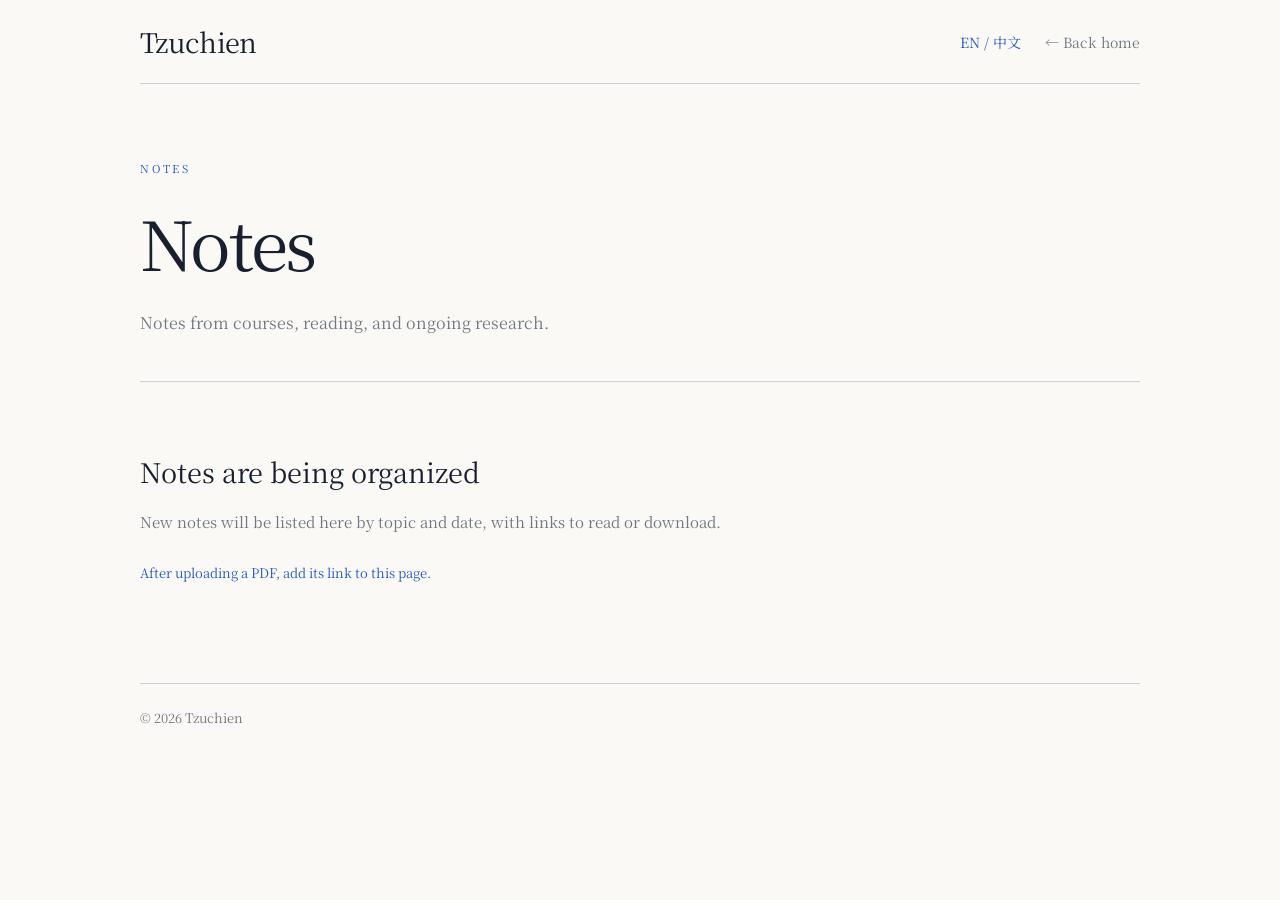
==== notes/index.html @ 2c29cab7 "Redesign personal homepage in light editorial style as Tzuchien" ====
<!doctype html>
<html lang="zh-CN">
  <head><meta charset="UTF-8" /><meta name="viewport" content="width=device-width, initial-scale=1.0" /><title>笔记 | Tzuchien</title><link rel="stylesheet" href="../content.css" /></head>
  <body data-title-zh="笔记 | Tzuchien" data-title-en="Notes | Tzuchien">
    <main>
      <nav><a class="brand" href="../">Tzuchien</a><div class="nav-side"><button class="language-toggle" id="language-toggle" type="button">EN</button><a class="back" href="../" data-zh="← 返回主页" data-en="← Back home">← 返回主页</a></div></nav>
      <section class="intro"><p class="eyebrow">NOTES</p><h1 data-zh="笔记" data-en="Notes">笔记</h1><p class="lead" data-zh="课程, 阅读与研究过程中的记录." data-en="Notes from courses, reading, and ongoing research.">课程, 阅读与研究过程中的记录.</p></section>
      <section class="empty"><h2 data-zh="笔记正在整理中" data-en="Notes are being organized">笔记正在整理中</h2><p data-zh="新的笔记会在这里按主题与日期列出, 并提供阅读或下载链接." data-en="New notes will be listed here by topic and date, with links to read or download.">新的笔记会在这里按主题与日期列出, 并提供阅读或下载链接.</p><p class="note" data-zh="上传 PDF 后, 可在此页面添加它的链接." data-en="After uploading a PDF, add its link to this page.">上传 PDF 后, 可在此页面添加它的链接.</p></section>
    </main><footer>© 2026 Tzuchien</footer><script src="../content.js"></script>
  </body>
</html>
---- content.css ----
@import url('https://fonts.googleapis.com/css2?family=Noto+Serif+SC:wght@400;500;600&display=swap');
:root { color-scheme: light; --bg: #faf9f6; --text: #181f2e; --muted: #717680; --line: #cbd0d8; --blue: #2459bd; }
* { box-sizing: border-box; }
body { margin: 0; color: var(--text); background: var(--bg); font-family: Georgia, "Noto Serif SC", "Songti SC", SimSun, serif; -webkit-font-smoothing: antialiased; }
main, footer { width: min(1000px, calc(100% - 80px)); margin: auto; }
a { color: inherit; text-decoration: none; }
a:hover { color: var(--blue); }
a:focus-visible, button:focus-visible { outline: 2px solid var(--blue); outline-offset: 6px; }
nav { display: flex; align-items: center; justify-content: space-between; min-height: 84px; border-bottom: 1px solid var(--line); gap: 24px; }
.brand { font-size: 27px; letter-spacing: -.025em; }
.nav-side { display: flex; align-items: center; gap: 24px; }
.language-toggle { padding: 8px 0; border: 0; color: var(--blue); background: transparent; cursor: pointer; font: inherit; font-size: 14px; }
.back { color: var(--muted); font-size: 14px; }
.intro { padding: 76px 0 42px; border-bottom: 1px solid var(--line); }
.eyebrow { margin: 0 0 22px; color: var(--blue); font-size: 11px; letter-spacing: .25em; }
h1 { margin: 0; font-size: clamp(38px, 6vw, 68px); font-weight: 400; letter-spacing: -.04em; line-height: 1.3; }
.lead { max-width: 650px; margin: 22px 0 0; color: var(--muted); font-size: 16px; line-height: 1.9; }
.empty, .seminar-entry { margin: 40px 0 68px; padding: 30px 0; }
.empty h2, .seminar-entry h2 { margin: 0 0 16px; font-size: 27px; font-weight: 400; line-height: 1.5; }
.empty p { max-width: 650px; margin: 0; color: var(--muted); line-height: 1.9; font-size: 15px; }
.note { margin-top: 24px !important; color: var(--blue) !important; font-size: 13px !important; }
.seminar-meta { display: flex; justify-content: space-between; margin-bottom: 26px; color: var(--blue); font-size: 11px; letter-spacing: .1em; }
.seminar-entry h2 { font-size: clamp(28px, 4vw, 38px); }
.seminar-summary { max-width: 650px; margin: 0; color: var(--muted); font-size: 16px; line-height: 1.9; }
.reference-block { margin-top: 34px; padding-top: 22px; border-top: 1px solid var(--line); }
.reference-label { margin: 0 0 14px; color: var(--blue); font-size: 13px; letter-spacing: .05em; }
.reference-list { padding: 0; margin: 0; list-style: none; }
.reference-list li { display: grid; grid-template-columns: 34px 1fr; gap: 16px; padding: 16px 0; border-top: 1px solid var(--line); font-size: 17px; line-height: 1.7; }
.reference-list li:first-child { border-top: 0; }
.reference-list span { color: var(--blue); font-size: 13px; }
.reference-list cite { font-style: normal; }
.reference-list em { color: var(--text); }
footer { padding: 24px 0 30px; border-top: 1px solid var(--line); color: var(--muted); font-size: 13px; }
@media (max-width: 640px) { main, footer { width: calc(100% - 40px); } nav { min-height: 76px; gap: 12px; } .brand { font-size: 24px; } .nav-side { gap: 16px; } .back { font-size: 12px; } .intro { padding: 48px 0 34px; } .empty, .seminar-entry { margin: 24px 0 48px; } }
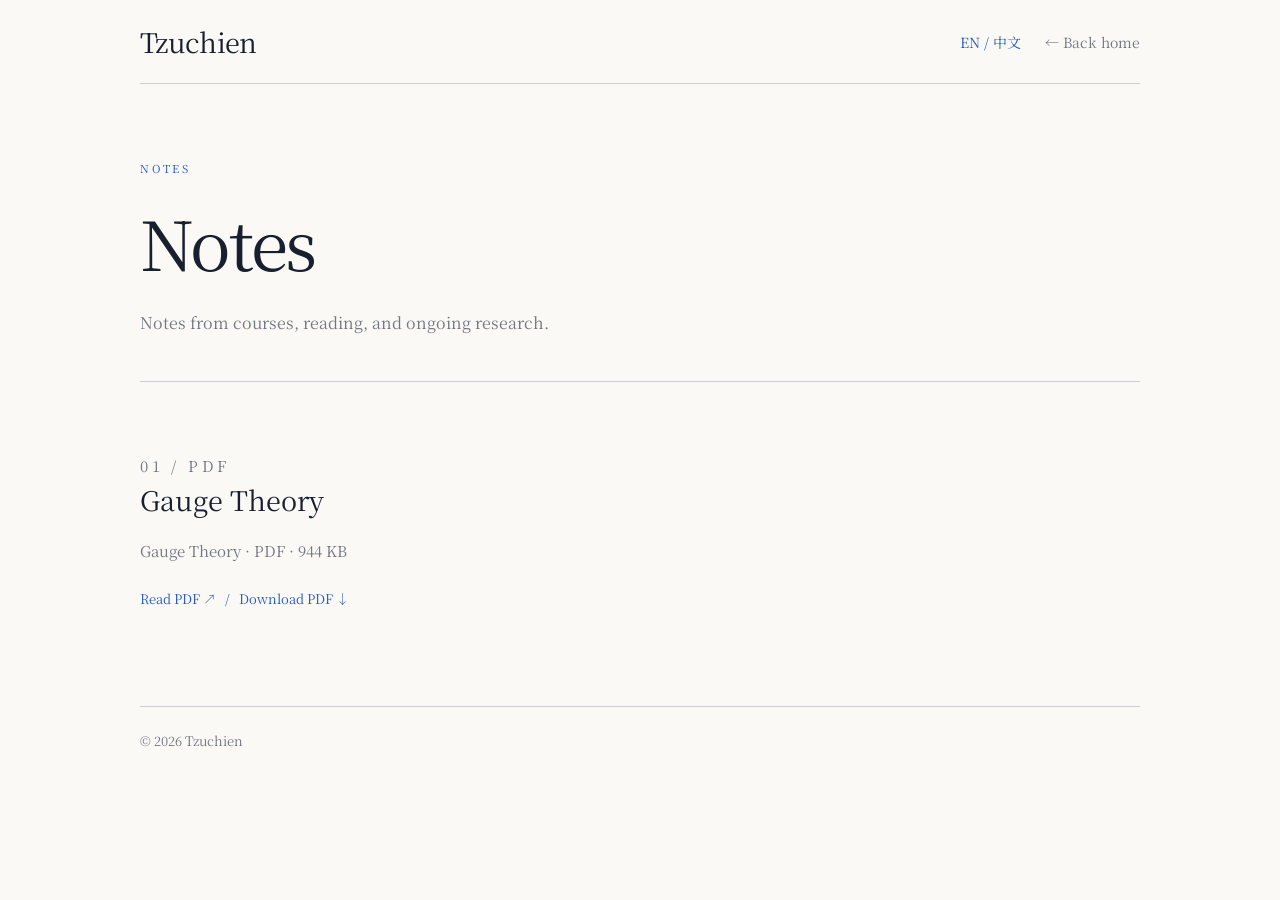
==== commit 1915019b: "Publish Gauge Theory PDF in the notes archive" ====
--- a/notes/index.html
+++ b/notes/index.html
@@ -5,7 +5,12 @@
     <main>
       <nav><a class="brand" href="../">Tzuchien</a><div class="nav-side"><button class="language-toggle" id="language-toggle" type="button">EN</button><a class="back" href="../" data-zh="← 返回主页" data-en="← Back home">← 返回主页</a></div></nav>
       <section class="intro"><p class="eyebrow">NOTES</p><h1 data-zh="笔记" data-en="Notes">笔记</h1><p class="lead" data-zh="课程, 阅读与研究过程中的记录." data-en="Notes from courses, reading, and ongoing research.">课程, 阅读与研究过程中的记录.</p></section>
-      <section class="empty"><h2 data-zh="笔记正在整理中" data-en="Notes are being organized">笔记正在整理中</h2><p data-zh="新的笔记会在这里按主题与日期列出, 并提供阅读或下载链接." data-en="New notes will be listed here by topic and date, with links to read or download.">新的笔记会在这里按主题与日期列出, 并提供阅读或下载链接.</p><p class="note" data-zh="上传 PDF 后, 可在此页面添加它的链接." data-en="After uploading a PDF, add its link to this page.">上传 PDF 后, 可在此页面添加它的链接.</p></section>
+      <section class="empty">
+        <p class="eyebrow">01 / PDF</p>
+        <h2><a href="gauge-theory.pdf" target="_blank" rel="noopener" data-zh="规范理论" data-en="Gauge Theory">规范理论</a></h2>
+        <p>Gauge Theory · PDF · 944 KB</p>
+        <div class="note"><a href="gauge-theory.pdf" target="_blank" rel="noopener" data-zh="在线阅读 ↗" data-en="Read PDF ↗">在线阅读 ↗</a> &nbsp; / &nbsp; <a href="gauge-theory.pdf" download="gauge-theory.pdf" data-zh="下载 PDF ↓" data-en="Download PDF ↓">下载 PDF ↓</a></div>
+      </section>
     </main><footer>© 2026 Tzuchien</footer><script src="../content.js"></script>
   </body>
 </html>
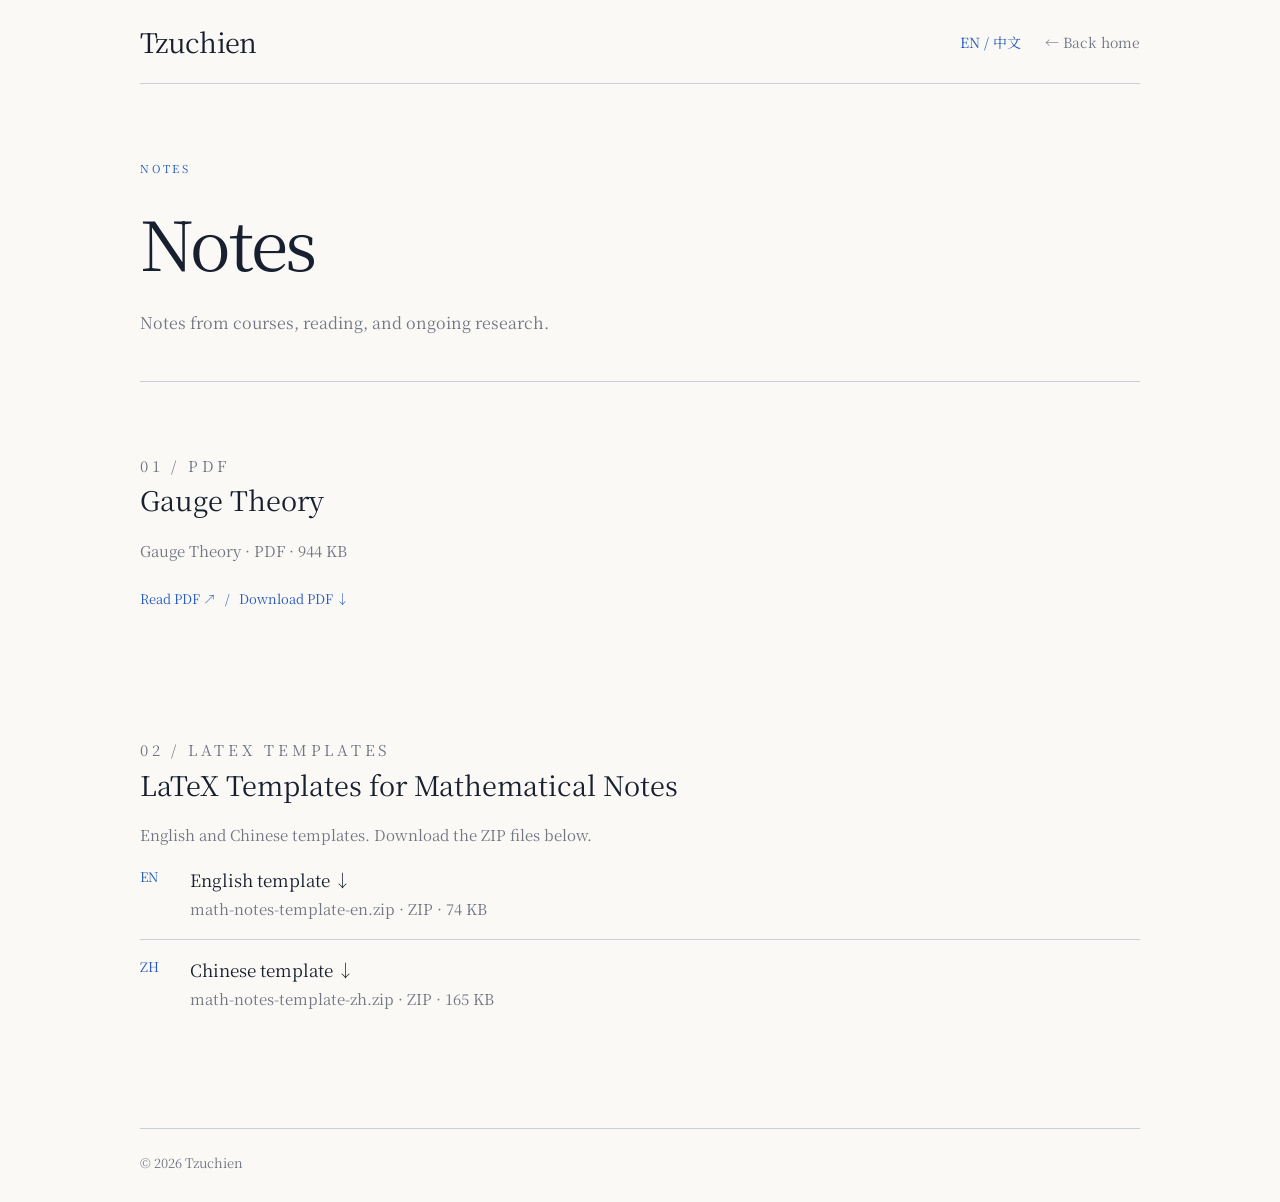
==== commit 8237c19c: "Add English and Chinese LaTeX note templates" ====
--- a/notes/index.html
+++ b/notes/index.html
@@ -11,6 +11,15 @@
         <p>Gauge Theory · PDF · 944 KB</p>
         <div class="note"><a href="gauge-theory.pdf" target="_blank" rel="noopener" data-zh="在线阅读 ↗" data-en="Read PDF ↗">在线阅读 ↗</a> &nbsp; / &nbsp; <a href="gauge-theory.pdf" download="gauge-theory.pdf" data-zh="下载 PDF ↓" data-en="Download PDF ↓">下载 PDF ↓</a></div>
       </section>
+      <section class="empty">
+        <p class="eyebrow">02 / LATEX TEMPLATES</p>
+        <h2 data-zh="数学笔记 LaTeX 模板" data-en="LaTeX Templates for Mathematical Notes">数学笔记 LaTeX 模板</h2>
+        <p data-zh="英文版与中文版模板, 点击下方链接下载 ZIP 文件." data-en="English and Chinese templates. Download the ZIP files below.">英文版与中文版模板, 点击下方链接下载 ZIP 文件.</p>
+        <ol class="reference-list">
+          <li><span>EN</span><div><a href="math-notes-template-en.zip" download="math-notes-template-en.zip" data-zh="英文版模板 ↓" data-en="English template ↓">英文版模板 ↓</a><p>math-notes-template-en.zip · ZIP · 74 KB</p></div></li>
+          <li><span>ZH</span><div><a href="math-notes-template-zh.zip" download="math-notes-template-zh.zip" data-zh="中文版模板 ↓" data-en="Chinese template ↓">中文版模板 ↓</a><p>math-notes-template-zh.zip · ZIP · 165 KB</p></div></li>
+        </ol>
+      </section>
     </main><footer>© 2026 Tzuchien</footer><script src="../content.js"></script>
   </body>
 </html>
